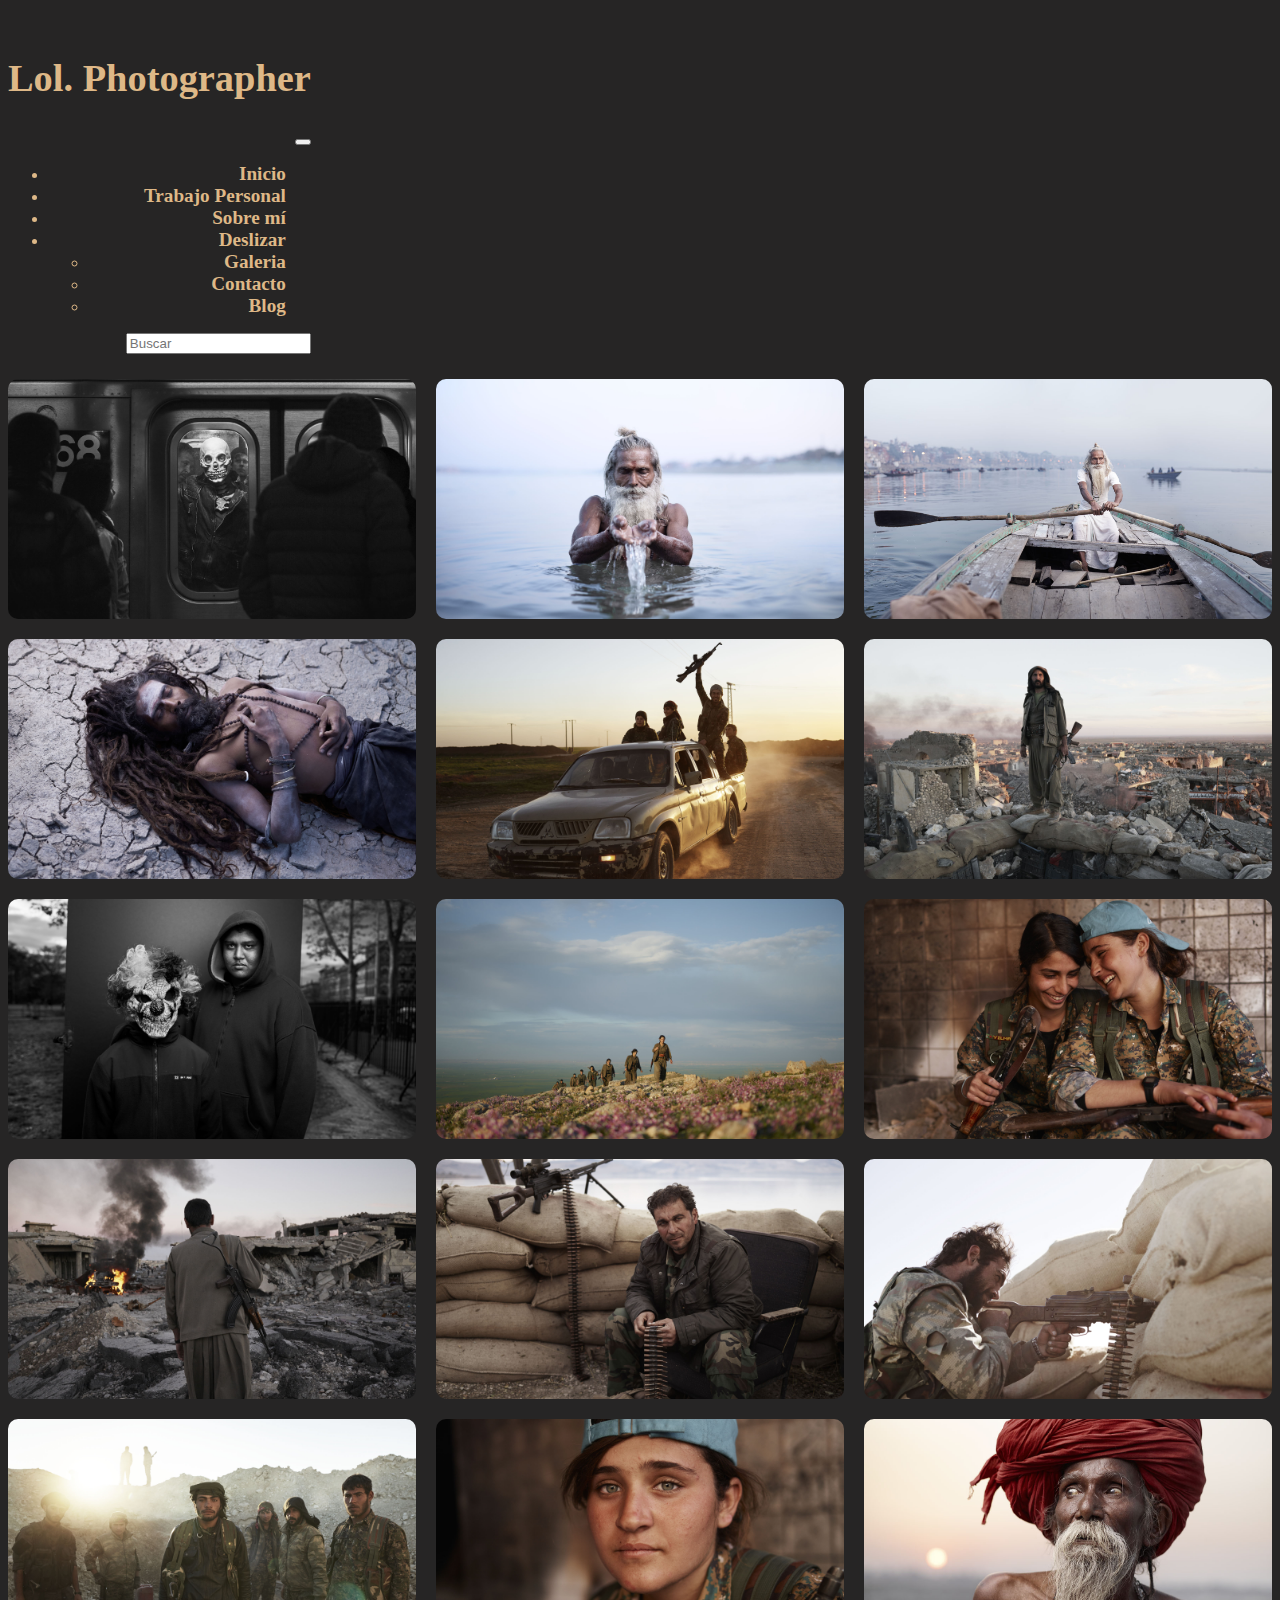
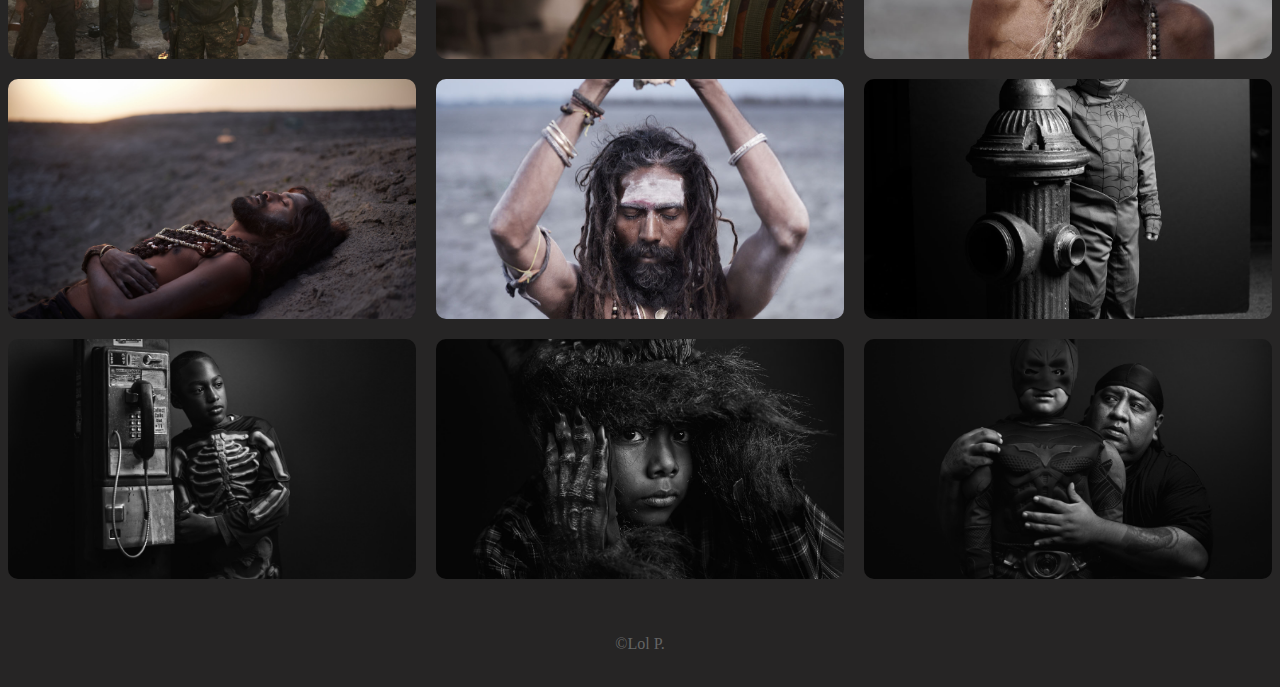
==== index.html @ 306609b8 "repositorio2" ====
<!DOCTYPE html>
<html lang="es">
<head>
    <meta charset="UTF-8">
    <meta http-equiv="X-UA-Compatible" content="IE=edge">
    <meta name="viewport" content="width=device-width, initial-scale=1.0">

	<!-- Agregando meta description y keyword-->
	
	<meta name="keywords" content="fotografia lol.P, trabajo fotografico personal">
	<meta name="description" content="fotografia lol.P profesional, trabajos personales">


    <title>Lol.P proyecto</title>

	<!-- bootstrap-->
	
  <link href="https://cdn.jsdelivr.net/npm/bootstrap@5.2.0-beta1/dist/css/bootstrap.min.css" rel="stylesheet" integrity="sha384-0evHe/X+R7YkIZDRvuzKMRqM+OrBnVFBL6DOitfPri4tjfHxaWutUpFmBp4vmVor" crossorigin="anonymous">

	<!--CSS-->
    <link rel="stylesheet" href="css/estilo.css">
	
	<!--Elimine ANIMATION-->
	

</head>
<body>

    <header>
		<nav class="navbar navbar-expand-xxl navbar-dark bg-dark" aria-label="Seventh navbar example">
			<div class="container-fluid">
			  <a class="navbar-brand" href=""><h1>Lol. Photographer</h1></a>
			  <button class="navbar-toggler" type="button" data-bs-toggle="collapse" data-bs-target="#navbarsExampleXxl" aria-controls="navbarsExampleXxl" aria-expanded="false" aria-label="Toggle navigation">
				<span class="navbar-toggler-icon"></span>
			  </button>
		
			  <div class="collapse navbar-collapse" id="navbarsExampleXxl">
				<ul class="navbar-nav me-auto mb-2 mb-xl-0">
				  <li class="nav-item">
					<a class="nav-link active" aria-current="page" href="index.html">Inicio</a>
				  </li>
				  <li class="nav-item">
					<a class="nav-link" href="pages/trabajopersonal.html">Trabajo Personal</a>
				  </li>
				  <li class="nav-item">
					<a class="nav-link" href="pages/sobremi.html">Sobre mí</a>

				  </li>
				  <li class="nav-item dropdown">
					<a class="nav-link dropdown-toggle" href="#" id="dropdownXxl" data-bs-toggle="dropdown" aria-expanded="false">Deslizar</a>
					<ul class="dropdown-menu" aria-labelledby="dropdownXxl">
					  <li><a class="dropdown-item" href="./pages/galeria.html">Galeria</a></li>
					  <li><a class="dropdown-item" href="./pages/contacto.html">Contacto</a></li>
					  <li><a class="dropdown-item" href="./pages/blog.html">Blog</a></li>
					</ul>
				  </li>
				</ul>
				<form role="search">
				  <input class="form-control" type="search" placeholder="Buscar" aria-label="Search">
				</form>
			  </div>
			</div>
		  </nav>
    </header>



    <section>
        <div class="contenedorImagenes">
        
            <div class="card" style="background-image: url(./imagen/Halloween-en-Brooklyn.jpg)">
				<div class="textos">
					<h3></h3>
					<p></p>
				</div>
			</div>
			<div class="card" style="background-image: url(./imagen/ritual-en-el-rio-ganges.jpg)">
				<div class="textos">
					<h3></h3>
					<p></p>
				</div>
			</div>
			<div class="card" style="background-image: url(./imagen/sacerdote-en-bote-rio-ganges-india.jpg)">
				<div class="textos">
					<h3></h3>
					<p></p>
				</div>
			</div>

			<div class="card" style="background-image: url(./imagen/varanasi-india-ritual.jpg)">
				<div class="textos">
					<h3></h3>
					<p></p>
				</div>
			</div>
			<div class="card" style="background-image: url(./imagen/camion-patrullero.jpg)">
				<div class="textos">
					<h3></h3>
					<p></p>
				</div>
			</div>
			<div class="card" style="background-image: url(./imagen/We-Came-From-Fire-Iraq-Syria-Kurdistan-Joey-L-002.jpg)">
				<div class="textos">
					<h3></h3>
					<p></p>
				</div>
			</div>

            <div class="card" style="background-image: url(./imagen/Joey_L_Photographer_Personal_Work_015.jpg)">
				<div class="textos">
					<h3></h3>
					<p></p>
				</div>
			</div>
			<div class="card" style="background-image: url(./imagen/PKK-Kurdistan-Workers-Party-Patrol-Makhmour-Iraq-Guerrilla_Fighters_of_Kurdistan_Joey_L_Photographer_014.jpg)">
				<div class="textos">
					<h3></h3>
					<p></p>
				</div>
			</div>
            
            <div class="card" style="background-image: url(./imagen/We-Came-From-Fire-Iraq-Syria-Kurdistan-Joey-L-005.jpg)">
				<div class="textos">
					<h3></h3>
					<p></p>
				</div>
			</div>
            
            <div class="card" style="background-image: url(./imagen/We-Came-From-Fire-Iraq-Syria-Kurdistan-Joey-L-003.jpg)">
				<div class="textos">
					<h3></h3>
					<p></p>
				</div>
			</div>

            <div class="card" style="background-image: url(./imagen/Syrian_Democratic_Forces_SDF_Syria_Rojava_Photographer_Joey_L_005.jpg)">
				<div class="textos">
					<h3></h3>
					<p></p>
				</div>
			</div>

            <div class="card" style="background-image: url(./imagen/Syrian_Democratic_Forces_SDF_Syria_Rojava_Photographer_Joey_L_003.jpg)">
				<div class="textos">
					<h3></h3>
					<p></p>
				</div>
			</div>

            <div class="card" style="background-image: url(./imagen/Syrian_Democratic_Forces_SDF_Syria_Rojava_Photographer_Joey_L_002.jpg)">
				<div class="textos">
					<h3></h3>
					<p></p>
				</div>
			</div>

            <div class="card" style="background-image: url(./imagen/una\ kurda\ yazidí.jpg)">
				<div class="textos">
					<h3></h3>
					<p></p>
				</div>
			</div><div class="card" style="background-image: url(./imagen/Lal\ Baba.jpg)">
				<div class="textos">
					<h3></h3>
					<p></p>
				</div>
			</div><div class="card" style="background-image: url(./imagen/Magesh\ Nalla.jpg)">
				<div class="textos">
					<h3></h3>
					<p></p>
				</div>
			</div>
            <div class="card" style="background-image: url(./imagen/Aghora\ Puja.jpg)">
				<div class="textos">
					<h3></h3>
					<p></p>
				</div>
			</div>

            <div class="card" style="background-image: url(./imagen/Joey_L_Photographer_Personal_Work_017.jpg)">
				<div class="textos">
					<h3></h3>
					<p></p>
				</div>
			</div>
            <div class="card" style="background-image: url(./imagen/Joey_L_Photographer_Personal_Work_011.jpg)">
				<div class="textos">
					<h3></h3>
					<p></p>
				</div>
			</div>
            
            <div class="card" style="background-image: url(./imagen/Joey_L_Photographer_Personal_Work_012.jpg)">
				<div class="textos">
					<h3></h3>
					<p></p>
				</div>
			</div>

            <div class="card" style="background-image: url(./imagen/Joey_L_Photographer_Personal_Work_010.jpg)">
				<div class="textos">
					<h3></h3>
					<p></p>
				</div>
			</div>
     </div>

	</section>

    <footer>
        <div class="container">
            <p>&copy;Lol P.</p>
        </div>
	</footer>

	<!-- JavaScript Bundle with Popper -->
	 <script src="https://cdn.jsdelivr.net/npm/bootstrap@5.2.0-beta1/dist/js/bootstrap.bundle.min.js" integrity="sha384-pprn3073KE6tl6bjs2QrFaJGz5/SUsLqktiwsUTF55Jfv3qYSDhgCecCxMW52nD2" crossorigin="anonymous"></script> 
	
</body>
</html>
---- css/estilo.css ----
* ¨{
    margin: 0;
    padding: 0;
    box-sizing: border-box;
}
/*AJUSTES GENERALES DEL BODY*/
body {
	background:#262525;
	color:burlywood;
    
}


header .logo {
    margin: 0%;
    padding: 25px 30px;
    font-weight: bold;
    color:burlywood;
    font-size: 2.5em;
    font-family:Arial, Helvetica, sans-serif;
}

/* AJUSTES DEL NAV CON FLEXBOX*/
 header nav {
    display: flex;
    flex-direction:row;
    text-align:right;
    padding-bottom: 25px;
}
header a {
	padding: 10px 25px;
    text-decoration:none;
    font-weight: bold;
    color:burlywood;
    font-size: 1.2em;
}

header a:hover {
    color:rgb(6, 5, 5);
    font-size: 1.5em
}
.contenedor {
	width: 200%;
	max-width: 1200px;
	margin: auto;
	padding: 40px 0;

}

.titulo {
	font-size: 24px;
	padding: 20px 0;
}

  /* GRID  EN LAS CARTAS*/

.contenedorImagenes {
    display: grid;
    grid-template-columns: repeat(3, 1fr);
    gap: 20px;
    
    
	
}

.card {
	border-radius: 10px;
	min-height: 200px;
	font-weight: bold;
	padding: 20px;
	position: relative;
	overflow: hidden;
	background-size: cover;
	background-position: center center;
}

.card:hover {
    transform: scale(1.1);
    transition: 1s;
    opacity:0;

}


.card .textos {
	height: 100%;
	/* APLICANDO FLEXBOX EN LOS TEXTOS*/ 
    display: flex;
    flex-direction: column;
    justify-content: space-between;
	
}
 /* Ajuste de footer*/

.container{
    margin: 0;
    color:rgb(100, 100, 100) ;
    padding: 10px;
     height: 80px;
    display: flex;
    justify-content: center;
    align-items: flex-end;

}


@media only screen and (max-width:600px) {
    header{
        flex-direction: row;
        position: fixed;
        width: 100%;
    }
    header nav {
        flex-direction: row;
        
    }
}
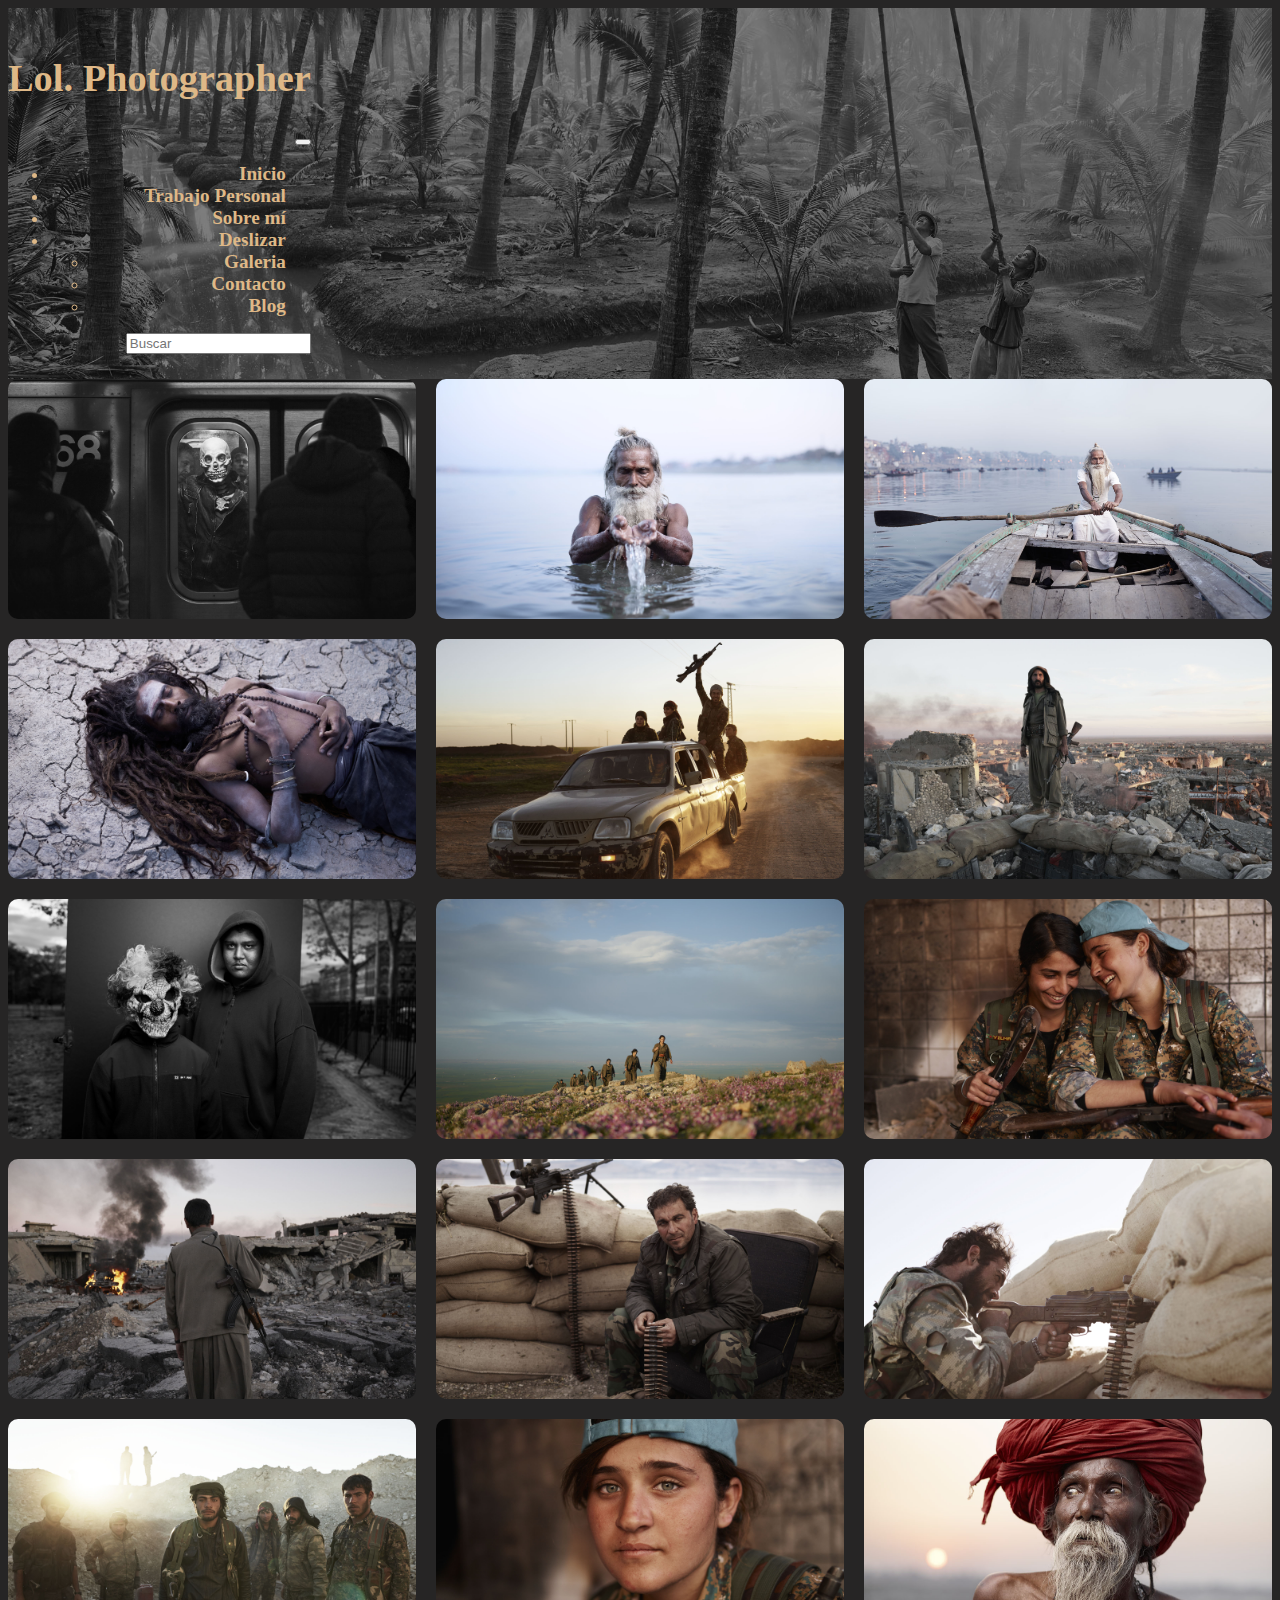
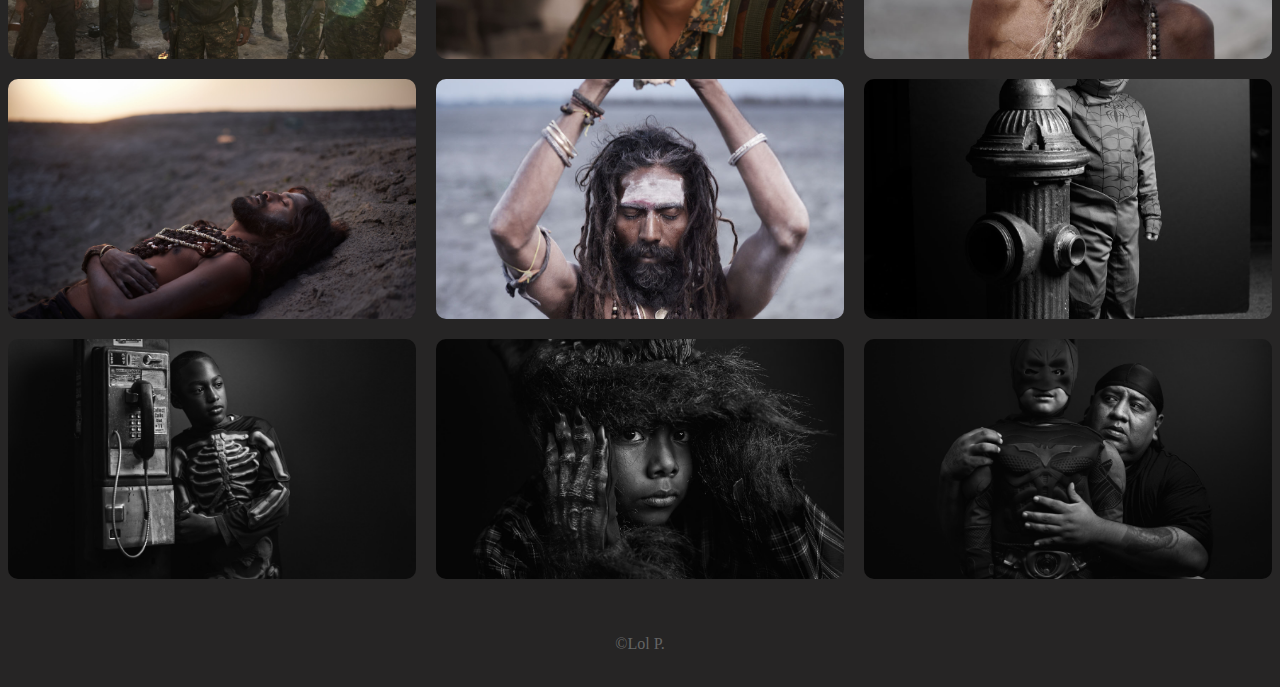
==== commit 06ff0de9: "modificacionesproyecto" ====
--- a/index.html
+++ b/index.html
@@ -69,17 +69,12 @@
         <div class="contenedorImagenes">
         
             <div class="card" style="background-image: url(./imagen/Halloween-en-Brooklyn.jpg)">
-				<div class="textos">
-					<h3></h3>
-					<p></p>
-				</div>
-			</div>
+		 </div>
+			
 			<div class="card" style="background-image: url(./imagen/ritual-en-el-rio-ganges.jpg)">
-				<div class="textos">
-					<h3></h3>
-					<p></p>
-				</div>
-			</div>
+			
+		    </div>
+
 			<div class="card" style="background-image: url(./imagen/sacerdote-en-bote-rio-ganges-india.jpg)">
 				<div class="textos">
 					<h3></h3>
--- a/css/estilo.css
+++ b/css/estilo.css
@@ -8,6 +8,22 @@
 	background:#262525;
 	color:burlywood;
     
+}
+
+header{
+    position:relative;
+    background-image: linear-gradient(
+        0deg,
+        rgba(0,0,0,0.5 ),
+        rgba(0,0,0,0.5)
+    )
+    ,url("../imagen/Harmless-Harvest-Thailand-Joey-L-Photographer-03.jpg");
+    background-repeat: no-repeat;
+    background-size: cover;
+    background-position: center center;z-index: 1;
+    position: relative
+
+
 }
 
 
@@ -43,7 +59,15 @@
 	width: 200%;
 	max-width: 1200px;
 	margin: auto;
-	padding: 40px 0;
+	padding: 40px 0; 
+    
+    /* APLICANDO GRID AL CONTENDEDOR*/
+    display: grid;
+    grid-template-columns: 4fr;
+    gap: 20px;
+
+
+
 
 }
 
@@ -79,6 +103,7 @@
     transition: 1s;
     opacity:0;
 
+
 }
 
 
@@ -112,6 +137,7 @@
     }
     header nav {
         flex-direction: row;
-        
+        padding-bottom: 0;
+        padding-right: 20px;
     }
 }
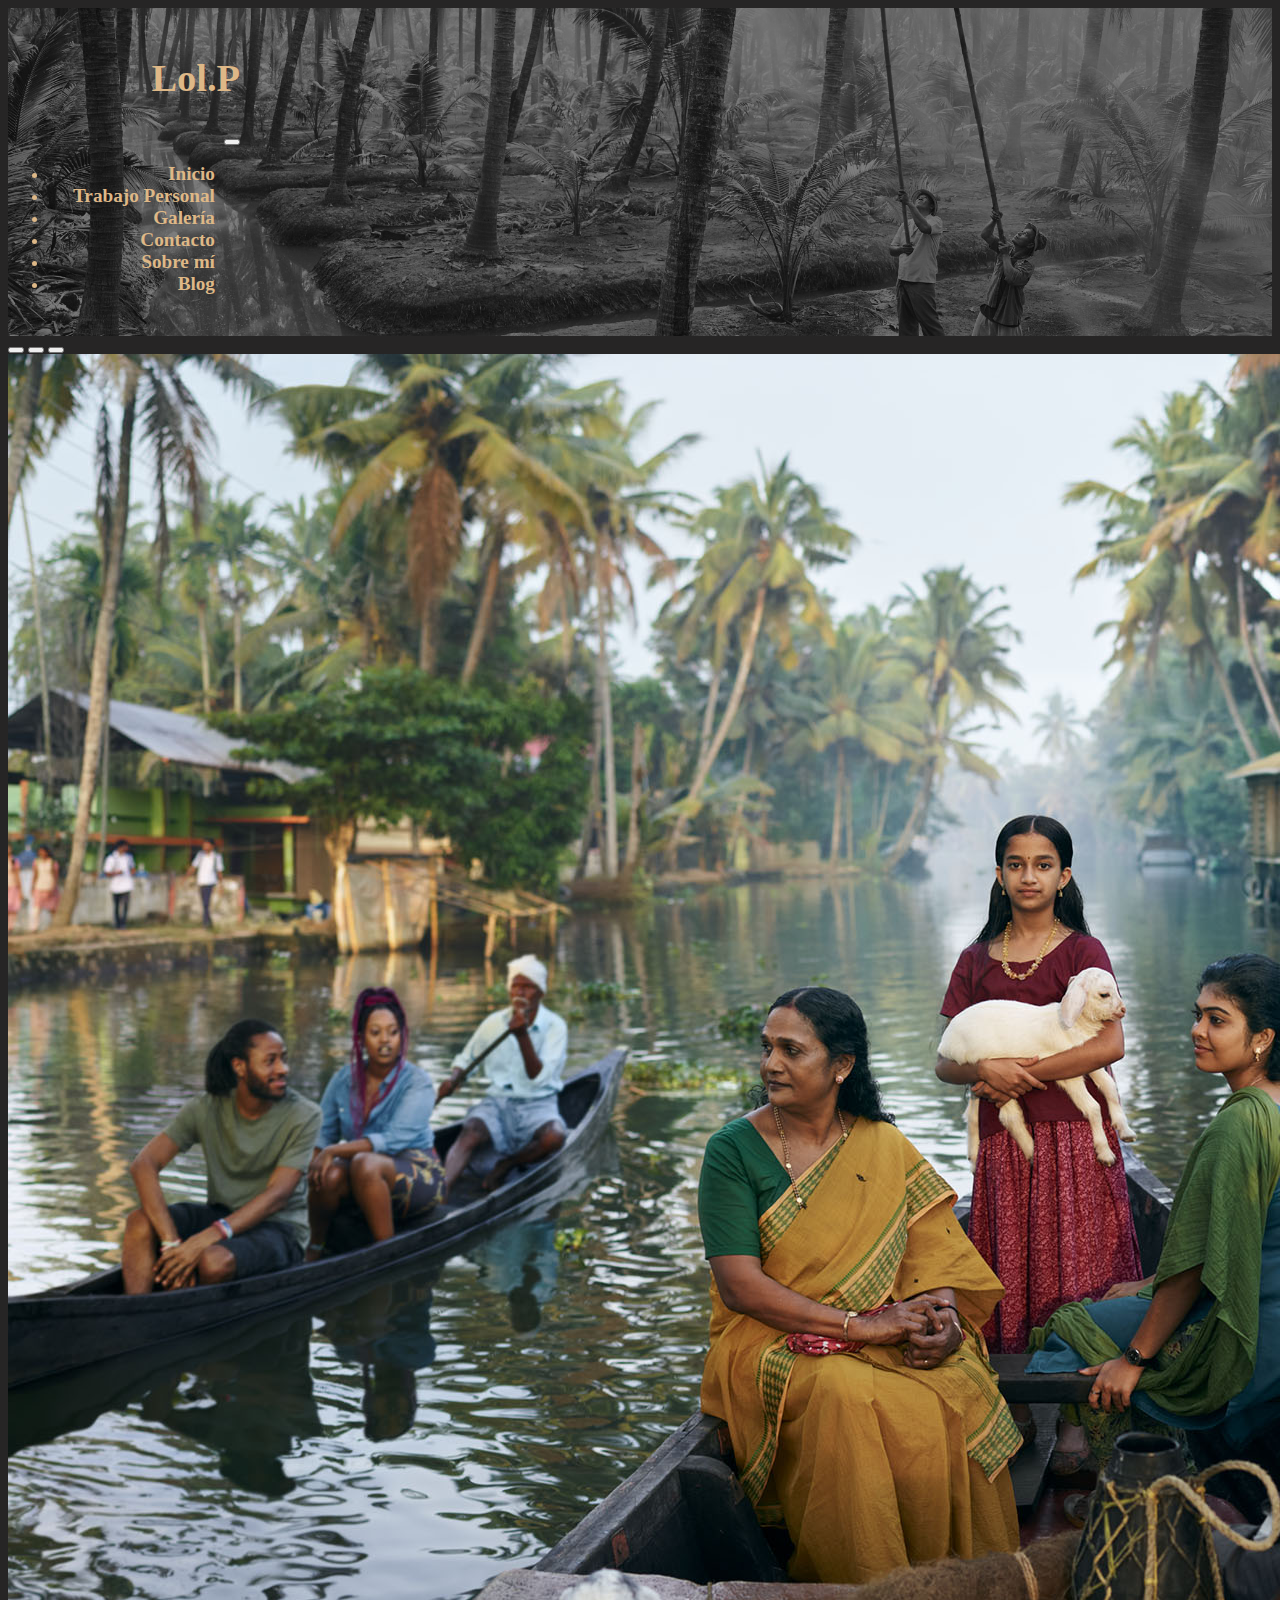
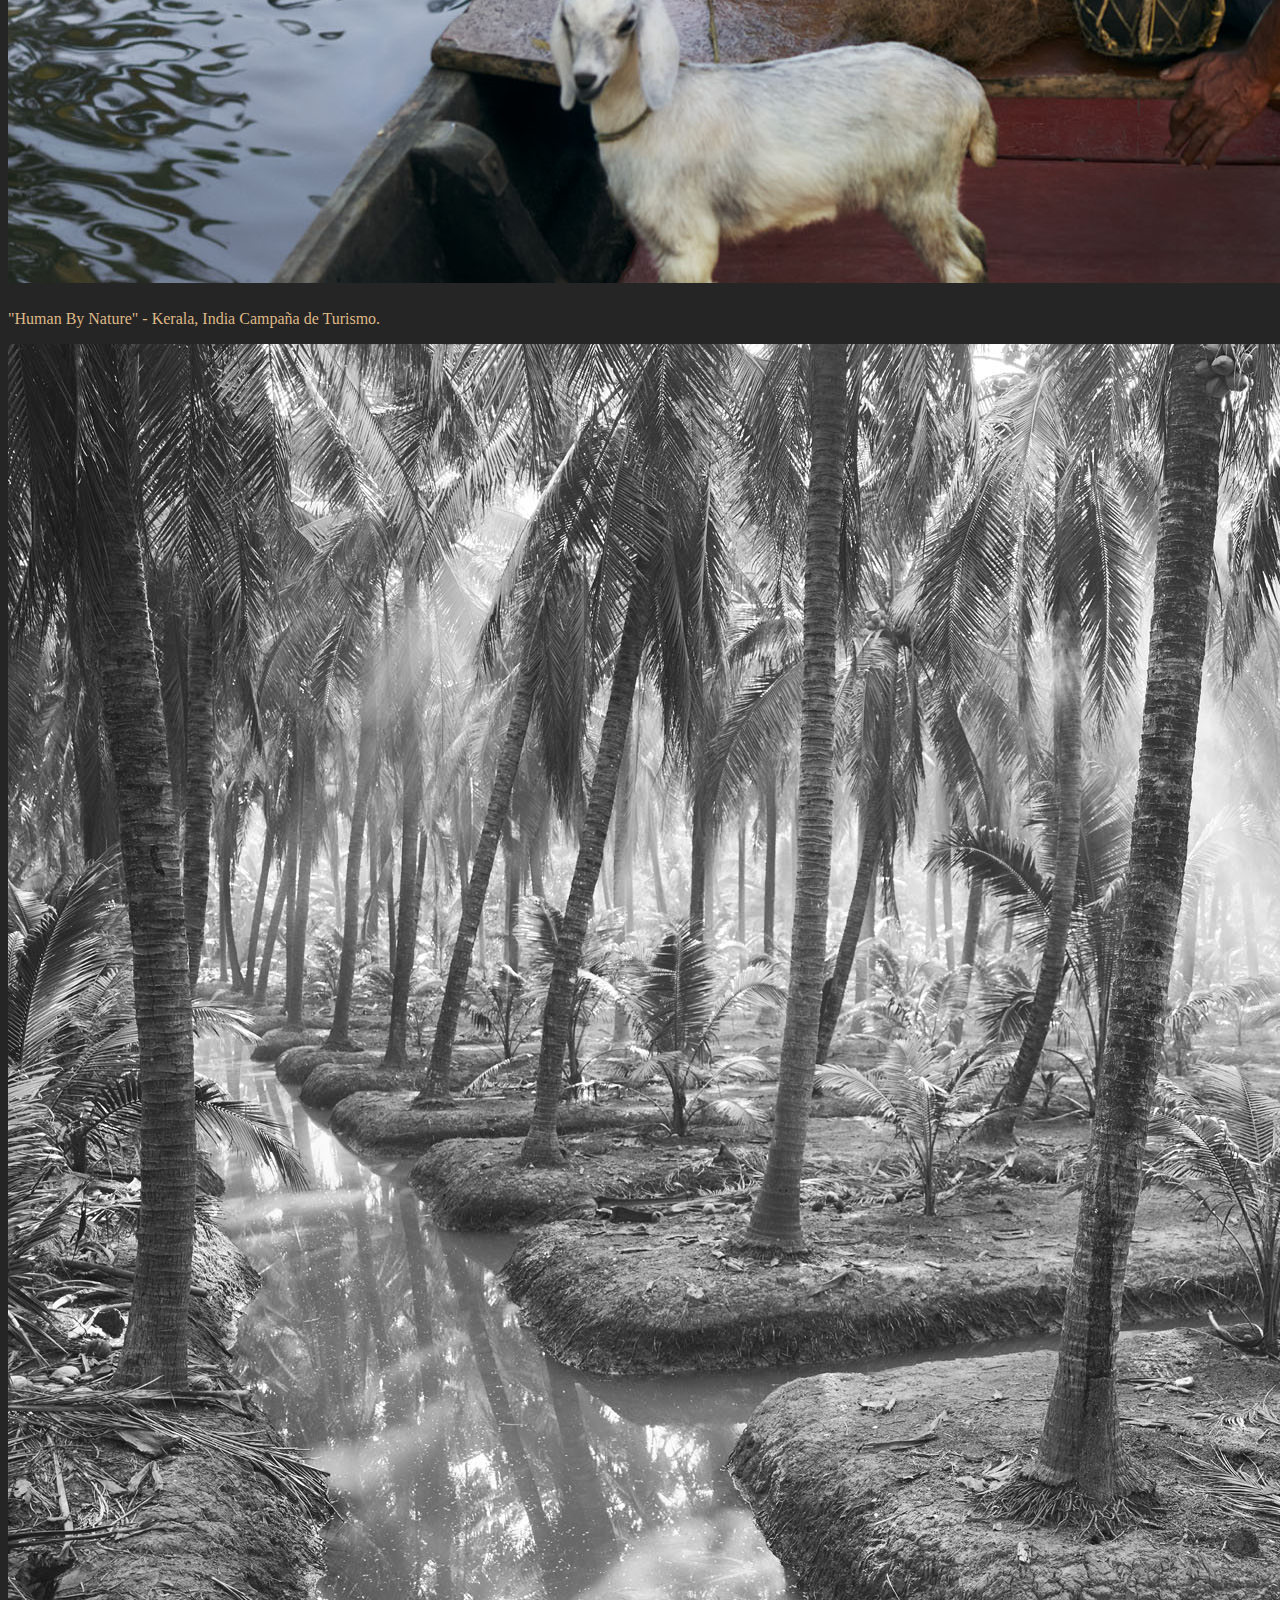
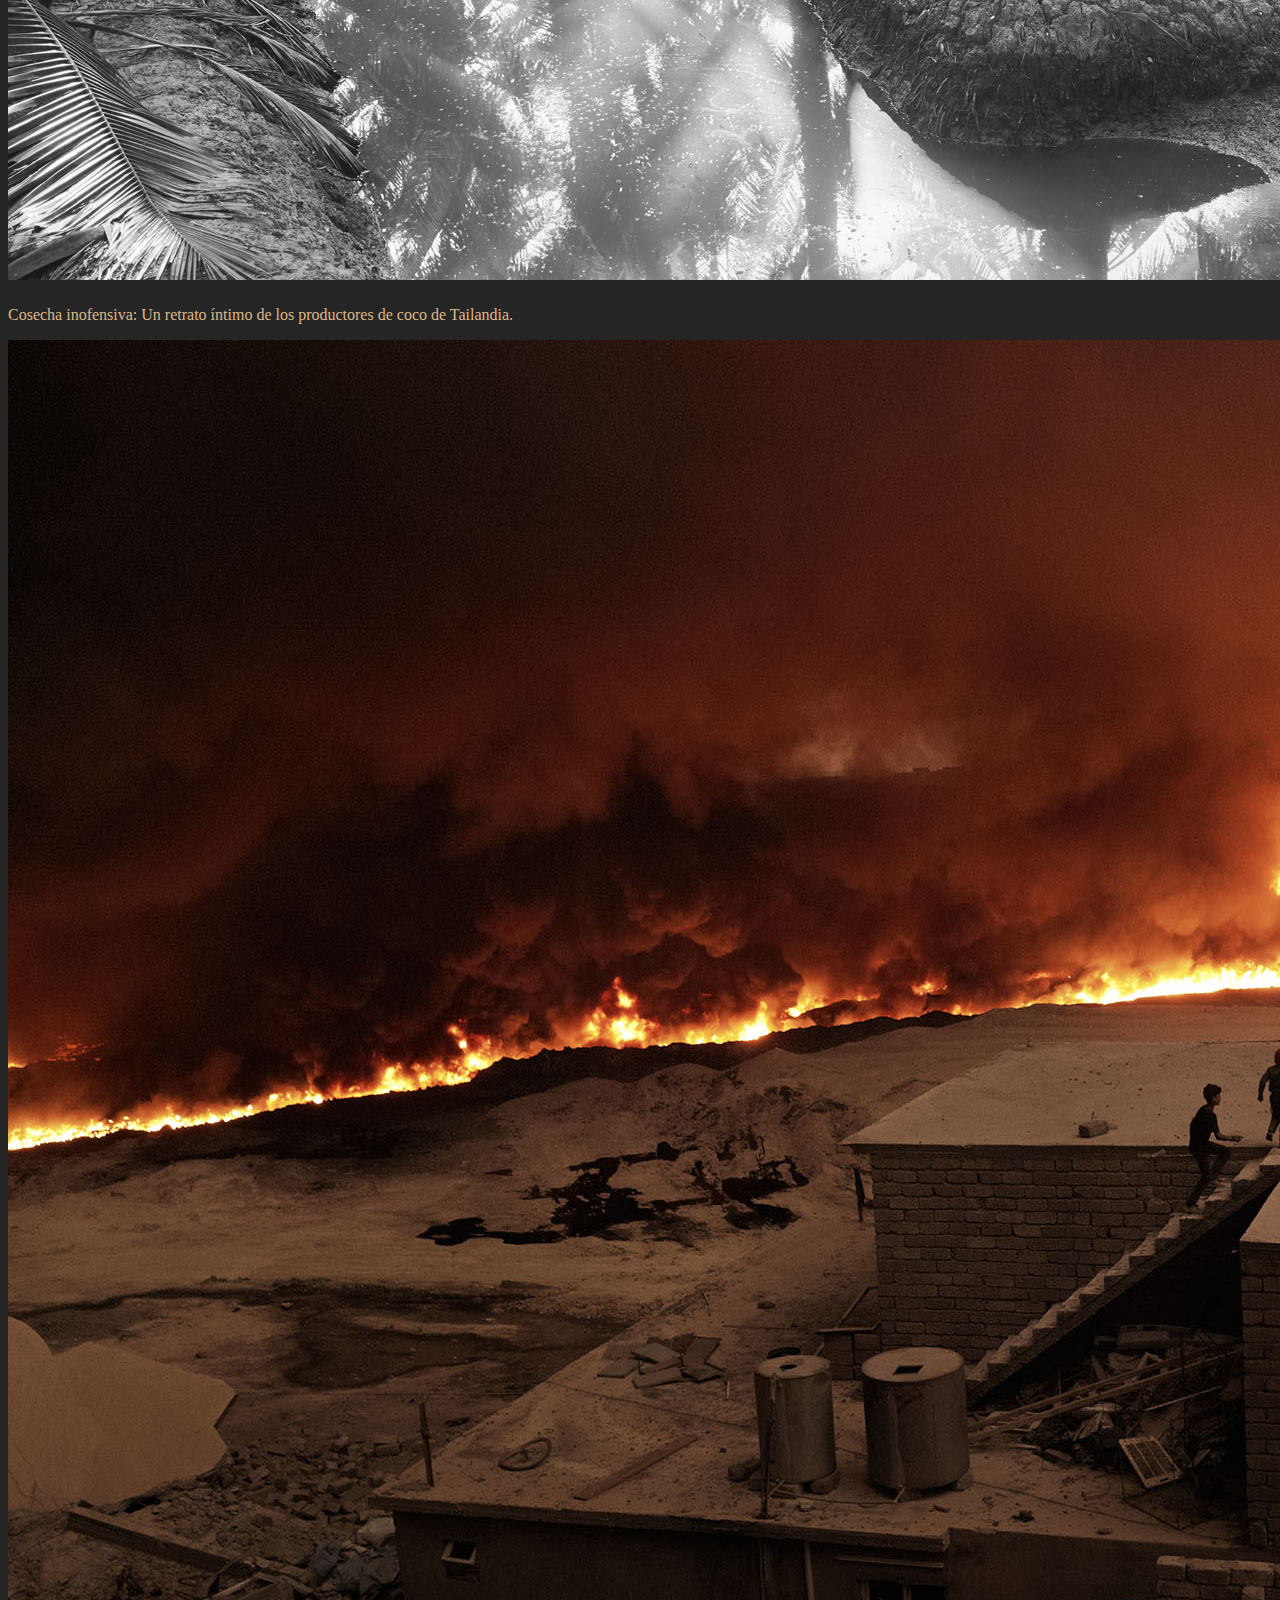
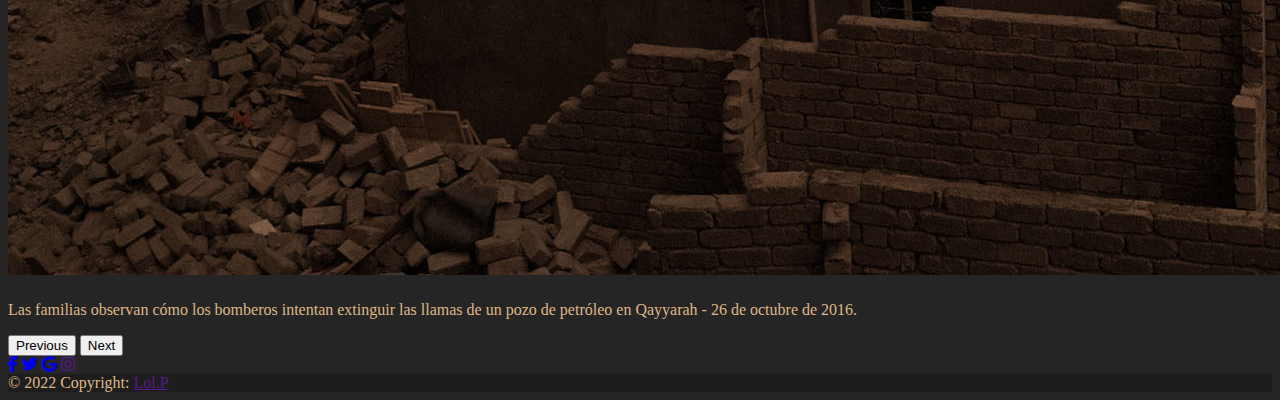
==== commit ab603ff0: "modificaciones2" ====
--- a/index.html
+++ b/index.html
@@ -1,215 +1,172 @@
 <!DOCTYPE html>
 <html lang="es">
+
 <head>
-    <meta charset="UTF-8">
-    <meta http-equiv="X-UA-Compatible" content="IE=edge">
-    <meta name="viewport" content="width=device-width, initial-scale=1.0">
+	<meta charset="UTF-8">
+	<meta http-equiv="X-UA-Compatible" content="IE=edge">
+	<meta name="viewport" content="width=device-width, initial-scale=1.0">
 
 	<!-- Agregando meta description y keyword-->
-	
+
 	<meta name="keywords" content="fotografia lol.P, trabajo fotografico personal">
 	<meta name="description" content="fotografia lol.P profesional, trabajos personales">
 
 
-    <title>Lol.P proyecto</title>
+	<title>Lol.P proyecto</title>
 
 	<!-- bootstrap-->
-	
-  <link href="https://cdn.jsdelivr.net/npm/bootstrap@5.2.0-beta1/dist/css/bootstrap.min.css" rel="stylesheet" integrity="sha384-0evHe/X+R7YkIZDRvuzKMRqM+OrBnVFBL6DOitfPri4tjfHxaWutUpFmBp4vmVor" crossorigin="anonymous">
+
+	<link href="https://cdn.jsdelivr.net/npm/bootstrap@5.2.0-beta1/dist/css/bootstrap.min.css" rel="stylesheet"
+		integrity="sha384-0evHe/X+R7YkIZDRvuzKMRqM+OrBnVFBL6DOitfPri4tjfHxaWutUpFmBp4vmVor" crossorigin="anonymous">
+
+	<!--font awesome-->
+
+	<link rel="stylesheet" href=" https://cdnjs.cloudflare.com/ajax/libs/font-awesome/6.1.1/css/all.min.css">
 
 	<!--CSS-->
-    <link rel="stylesheet" href="css/estilo.css">
-	
-	<!--Elimine ANIMATION-->
-	
-
-</head>
-<body>
-
-    <header>
-		<nav class="navbar navbar-expand-xxl navbar-dark bg-dark" aria-label="Seventh navbar example">
-			<div class="container-fluid">
-			  <a class="navbar-brand" href=""><h1>Lol. Photographer</h1></a>
-			  <button class="navbar-toggler" type="button" data-bs-toggle="collapse" data-bs-target="#navbarsExampleXxl" aria-controls="navbarsExampleXxl" aria-expanded="false" aria-label="Toggle navigation">
-				<span class="navbar-toggler-icon"></span>
-			  </button>
-		
-			  <div class="collapse navbar-collapse" id="navbarsExampleXxl">
-				<ul class="navbar-nav me-auto mb-2 mb-xl-0">
-				  <li class="nav-item">
-					<a class="nav-link active" aria-current="page" href="index.html">Inicio</a>
-				  </li>
-				  <li class="nav-item">
-					<a class="nav-link" href="pages/trabajopersonal.html">Trabajo Personal</a>
-				  </li>
-				  <li class="nav-item">
-					<a class="nav-link" href="pages/sobremi.html">Sobre mí</a>
-
-				  </li>
-				  <li class="nav-item dropdown">
-					<a class="nav-link dropdown-toggle" href="#" id="dropdownXxl" data-bs-toggle="dropdown" aria-expanded="false">Deslizar</a>
-					<ul class="dropdown-menu" aria-labelledby="dropdownXxl">
-					  <li><a class="dropdown-item" href="./pages/galeria.html">Galeria</a></li>
-					  <li><a class="dropdown-item" href="./pages/contacto.html">Contacto</a></li>
-					  <li><a class="dropdown-item" href="./pages/blog.html">Blog</a></li>
-					</ul>
-				  </li>
-				</ul>
-				<form role="search">
-				  <input class="form-control" type="search" placeholder="Buscar" aria-label="Search">
-				</form>
-			  </div>
-			</div>
-		  </nav>
-    </header>
+	<link rel="stylesheet" href="css/estilo.css">
 
 
 
-    <section>
-        <div class="contenedorImagenes">
-        
-            <div class="card" style="background-image: url(./imagen/Halloween-en-Brooklyn.jpg)">
-		 </div>
-			
-			<div class="card" style="background-image: url(./imagen/ritual-en-el-rio-ganges.jpg)">
-			
-		    </div>
+</head>
 
-			<div class="card" style="background-image: url(./imagen/sacerdote-en-bote-rio-ganges-india.jpg)">
-				<div class="textos">
-					<h3></h3>
-					<p></p>
+<body>
+
+	<header>
+		<nav class="navbar navbar-expand-xxl navbar-dark bg-dark" aria-label="Seventh navbar example">
+			<div class="container-fluid">
+				<a class="navbar-brand" href="">
+					<h1>Lol.P</h1>
+				</a>
+				<button class="navbar-toggler" type="button" data-bs-toggle="collapse"
+					data-bs-target="#navbarsExampleXxl" aria-controls="navbarsExampleXxl" aria-expanded="false"
+					aria-label="Toggle navigation">
+					<span class="navbar-toggler-icon"></span>
+				</button>
+
+				<div class="collapse navbar-collapse" id="navbarsExampleXxl">
+					<ul class="navbar-nav me-auto mb-2 mb-xl-0">
+						<li class="nav-item">
+							<a class="nav-link active" aria-current="page" href="index.html">Inicio</a>
+
+						</li>
+						<li class="nav-item">
+							<a class="nav-link" href="pages/trabajopersonal.html">Trabajo Personal</a>
+						</li>
+
+						<li class="nav-item">
+							<a class="nav-link" href="pages/galeria.html">Galería</a>
+						</li>
+
+						<li class="nav-item">
+							<a class="nav-link" href="pages/contacto.html">Contacto</a>
+						</li>
+
+						<li class="nav-item">
+							<a class="nav-link" href="pages/sobremi.html">Sobre mí</a>
+						</li>
+
+						<li class="nav-item">
+							<a class="nav-link" href="pages/blog.html">Blog</a>
+
+
+						</li>
+					</ul>
 				</div>
 			</div>
+		</nav>
+	</header>
 
-			<div class="card" style="background-image: url(./imagen/varanasi-india-ritual.jpg)">
-				<div class="textos">
-					<h3></h3>
-					<p></p>
+	<!-- Carousel-->
+
+	<div id="carouselExampleCaptions" class="carousel slide" data-bs-ride="carousel">
+		<div class="carousel-indicators">
+			<button type="button" data-bs-target="#carouselExampleCaptions" data-bs-slide-to="0" class="active"
+				aria-current="true" aria-label="Slide 1"></button>
+			<button type="button" data-bs-target="#carouselExampleCaptions" data-bs-slide-to="1"
+				aria-label="Slide 2"></button>
+			<button type="button" data-bs-target="#carouselExampleCaptions" data-bs-slide-to="2"
+				aria-label="Slide 3"></button>
+		</div>
+		<div class="carousel-inner mt-5">
+			<div class="carousel-item active">
+				<img src="./imagen/22.jpg" class="d-block w-100" alt="personas en botes en Kerala, India">
+				<div class="carousel-caption d-none d-md-block">
+					<h5></h5>
+					<p>"Human By Nature" - Kerala, India Campaña de Turismo. </p>
 				</div>
 			</div>
-			<div class="card" style="background-image: url(./imagen/camion-patrullero.jpg)">
-				<div class="textos">
-					<h3></h3>
-					<p></p>
+			<div class="carousel-item">
+				<img src="./imagen/26.jpg" class="d-block w-100" alt="cosecheros en Tailandia">
+				<div class="carousel-caption d-none d-md-block">
+					<h5></h5>
+					<p>Cosecha inofensiva: Un retrato íntimo de los productores de coco de Tailandia. </p>
 				</div>
 			</div>
-			<div class="card" style="background-image: url(./imagen/We-Came-From-Fire-Iraq-Syria-Kurdistan-Joey-L-002.jpg)">
-				<div class="textos">
-					<h3></h3>
-					<p></p>
+			<div class="carousel-item">
+				<img src="./imagen/28.jpg" class="d-block w-100" alt="bomberos apagando incedios">
+				<div class="carousel-caption d-none d-md-block">
+					<h5></h5>
+					<p>Las familias observan cómo los bomberos intentan extinguir las llamas de un pozo de petróleo en
+						Qayyarah - 26 de octubre de 2016. </p>
 				</div>
 			</div>
+		</div>
+		<button class="carousel-control-prev" type="button" data-bs-target="#carouselExampleCaptions"
+			data-bs-slide="prev">
+			<span class="carousel-control-prev-icon" aria-hidden="true"></span>
+			<span class="visually-hidden">Previous</span>
+		</button>
+		<button class="carousel-control-next" type="button" data-bs-target="#carouselExampleCaptions"
+			data-bs-slide="next">
+			<span class="carousel-control-next-icon" aria-hidden="true"></span>
+			<span class="visually-hidden">Next</span>
+		</button>
+	</div>
 
-            <div class="card" style="background-image: url(./imagen/Joey_L_Photographer_Personal_Work_015.jpg)">
-				<div class="textos">
-					<h3></h3>
-					<p></p>
-				</div>
-			</div>
-			<div class="card" style="background-image: url(./imagen/PKK-Kurdistan-Workers-Party-Patrol-Makhmour-Iraq-Guerrilla_Fighters_of_Kurdistan_Joey_L_Photographer_014.jpg)">
-				<div class="textos">
-					<h3></h3>
-					<p></p>
-				</div>
-			</div>
-            
-            <div class="card" style="background-image: url(./imagen/We-Came-From-Fire-Iraq-Syria-Kurdistan-Joey-L-005.jpg)">
-				<div class="textos">
-					<h3></h3>
-					<p></p>
-				</div>
-			</div>
-            
-            <div class="card" style="background-image: url(./imagen/We-Came-From-Fire-Iraq-Syria-Kurdistan-Joey-L-003.jpg)">
-				<div class="textos">
-					<h3></h3>
-					<p></p>
-				</div>
-			</div>
 
-            <div class="card" style="background-image: url(./imagen/Syrian_Democratic_Forces_SDF_Syria_Rojava_Photographer_Joey_L_005.jpg)">
-				<div class="textos">
-					<h3></h3>
-					<p></p>
-				</div>
-			</div>
+	<!-- Footer-->
 
-            <div class="card" style="background-image: url(./imagen/Syrian_Democratic_Forces_SDF_Syria_Rojava_Photographer_Joey_L_003.jpg)">
-				<div class="textos">
-					<h3></h3>
-					<p></p>
-				</div>
-			</div>
+	<footer class="bg-dark text-center text-white">
+		<!-- Grid container -->
+		<div class="container p-4 pb-0">
+			<!-- Section: Social media -->
+			<section class="mb-4">
+				<!-- Facebook -->
+				<a class="btn btn-outline-light btn-floating m-1" href="#!" role="button"><i
+						class="fab fa-facebook-f"></i></a>
 
-            <div class="card" style="background-image: url(./imagen/Syrian_Democratic_Forces_SDF_Syria_Rojava_Photographer_Joey_L_002.jpg)">
-				<div class="textos">
-					<h3></h3>
-					<p></p>
-				</div>
-			</div>
+				<!-- Twitter -->
+				<a class="btn btn-outline-light btn-floating m-1" href="#!" role="button"><i
+						class="fab fa-twitter"></i></a>
 
-            <div class="card" style="background-image: url(./imagen/una\ kurda\ yazidí.jpg)">
-				<div class="textos">
-					<h3></h3>
-					<p></p>
-				</div>
-			</div><div class="card" style="background-image: url(./imagen/Lal\ Baba.jpg)">
-				<div class="textos">
-					<h3></h3>
-					<p></p>
-				</div>
-			</div><div class="card" style="background-image: url(./imagen/Magesh\ Nalla.jpg)">
-				<div class="textos">
-					<h3></h3>
-					<p></p>
-				</div>
-			</div>
-            <div class="card" style="background-image: url(./imagen/Aghora\ Puja.jpg)">
-				<div class="textos">
-					<h3></h3>
-					<p></p>
-				</div>
-			</div>
+				<!-- Google -->
+				<a class="btn btn-outline-light btn-floating m-1" href="#!" role="button"><i
+						class="fab fa-google"></i></a>
 
-            <div class="card" style="background-image: url(./imagen/Joey_L_Photographer_Personal_Work_017.jpg)">
-				<div class="textos">
-					<h3></h3>
-					<p></p>
-				</div>
-			</div>
-            <div class="card" style="background-image: url(./imagen/Joey_L_Photographer_Personal_Work_011.jpg)">
-				<div class="textos">
-					<h3></h3>
-					<p></p>
-				</div>
-			</div>
-            
-            <div class="card" style="background-image: url(./imagen/Joey_L_Photographer_Personal_Work_012.jpg)">
-				<div class="textos">
-					<h3></h3>
-					<p></p>
-				</div>
-			</div>
+				<!-- Instagram -->
+				<a class="btn btn-outline-light btn-floating m-1" href="" role="button"><i
+						class="fab fa-instagram"></i></a>
 
-            <div class="card" style="background-image: url(./imagen/Joey_L_Photographer_Personal_Work_010.jpg)">
-				<div class="textos">
-					<h3></h3>
-					<p></p>
-				</div>
-			</div>
-     </div>
+			</section>
+			<!-- Section: Social media -->
+		</div>
+		<!-- Grid container -->
 
-	</section>
+		<!-- Copyright -->
+		<div class="text-center p-2" style="background-color: rgba(0, 0, 0, 0.2);">
+			© 2022 Copyright:
+			<a class="text-white" href="">Lol.P</a>
+		</div>
 
-    <footer>
-        <div class="container">
-            <p>&copy;Lol P.</p>
-        </div>
 	</footer>
 
+
 	<!-- JavaScript Bundle with Popper -->
-	 <script src="https://cdn.jsdelivr.net/npm/bootstrap@5.2.0-beta1/dist/js/bootstrap.bundle.min.js" integrity="sha384-pprn3073KE6tl6bjs2QrFaJGz5/SUsLqktiwsUTF55Jfv3qYSDhgCecCxMW52nD2" crossorigin="anonymous"></script> 
-	
+	<script src="https://cdn.jsdelivr.net/npm/bootstrap@5.2.0-beta1/dist/js/bootstrap.bundle.min.js"
+		integrity="sha384-pprn3073KE6tl6bjs2QrFaJGz5/SUsLqktiwsUTF55Jfv3qYSDhgCecCxMW52nD2" crossorigin="anonymous">
+	</script>
+
 </body>
+
 </html>--- a/css/estilo.css
+++ b/css/estilo.css
@@ -1,29 +1,26 @@
-* ¨{
+* ¨ {
     margin: 0;
     padding: 0;
     box-sizing: border-box;
 }
+
 /*AJUSTES GENERALES DEL BODY*/
 body {
-	background:#262525;
-	color:burlywood;
-    
-}
-
-header{
-    position:relative;
-    background-image: linear-gradient(
-        0deg,
-        rgba(0,0,0,0.5 ),
-        rgba(0,0,0,0.5)
-    )
-    ,url("../imagen/Harmless-Harvest-Thailand-Joey-L-Photographer-03.jpg");
+    background: #262525;
+    color: burlywood;
+
+}
+
+header {
+    position: relative;
+    background-image: linear-gradient(0deg,
+            rgba(0, 0, 0, 0.5),
+            rgba(0, 0, 0, 0.5)), url("../imagen/Harmless-Harvest-Thailand-Joey-L-Photographer-03.jpg");
     background-repeat: no-repeat;
     background-size: cover;
-    background-position: center center;z-index: 1;
+    background-position: center center;
+    z-index: 1;
     position: relative
-
-
 }
 
 
@@ -31,36 +28,38 @@
     margin: 0%;
     padding: 25px 30px;
     font-weight: bold;
-    color:burlywood;
+    color: burlywood;
     font-size: 2.5em;
-    font-family:Arial, Helvetica, sans-serif;
+    font-family: Arial, Helvetica, sans-serif;
 }
 
 /* AJUSTES DEL NAV CON FLEXBOX*/
- header nav {
+header nav {
     display: flex;
-    flex-direction:row;
-    text-align:right;
+    flex-direction: row;
+    text-align: right;
     padding-bottom: 25px;
 }
+
 header a {
-	padding: 10px 25px;
-    text-decoration:none;
-    font-weight: bold;
-    color:burlywood;
+    padding: 10px 25px;
+    text-decoration: none;
+    font-weight: bold;
+    color: burlywood;
     font-size: 1.2em;
 }
 
 header a:hover {
-    color:rgb(6, 5, 5);
+    color: rgb(6, 5, 5);
     font-size: 1.5em
 }
+
 .contenedor {
-	width: 200%;
-	max-width: 1200px;
-	margin: auto;
-	padding: 40px 0; 
-    
+    width: 200%;
+    max-width: 1200px;
+    margin: auto;
+    padding: 40px 0;
+
     /* APLICANDO GRID AL CONTENDEDOR*/
     display: grid;
     grid-template-columns: 4fr;
@@ -72,72 +71,132 @@
 }
 
 .titulo {
-	font-size: 24px;
-	padding: 20px 0;
-}
-
-  /* GRID  EN LAS CARTAS*/
+    font-size: 24px;
+    padding: 20px 0;
+}
+
+/* GRID  EN LAS CARTAS*/
 
 .contenedorImagenes {
     display: grid;
     grid-template-columns: repeat(3, 1fr);
     gap: 20px;
     
-    
-	
+
+
+
 }
 
 .card {
-	border-radius: 10px;
-	min-height: 200px;
-	font-weight: bold;
-	padding: 20px;
-	position: relative;
-	overflow: hidden;
-	background-size: cover;
-	background-position: center center;
+    border-radius: 10px;
+    min-height: 200px;
+    font-weight: bold;
+    padding: 20px;
+    position: relative;
+    overflow: hidden;
+    background-size: cover;
+    background-position: center center;
 }
 
 .card:hover {
     transform: scale(1.1);
     transition: 1s;
-    opacity:0;
-
-
-}
+    opacity: 0;
+}
+
+
 
 
 .card .textos {
-	height: 100%;
-	/* APLICANDO FLEXBOX EN LOS TEXTOS*/ 
+    height: 100%;
+    /* APLICANDO FLEXBOX EN LOS TEXTOS*/
     display: flex;
     flex-direction: column;
     justify-content: space-between;
-	
-}
- /* Ajuste de footer*/
-
-.container{
-    margin: 0;
-    color:rgb(100, 100, 100) ;
-    padding: 10px;
-     height: 80px;
-    display: flex;
-    justify-content: center;
-    align-items: flex-end;
 
 }
 
 
 @media only screen and (max-width:600px) {
-    header{
+    header {
         flex-direction: row;
         position: fixed;
         width: 100%;
     }
+
     header nav {
         flex-direction: row;
         padding-bottom: 0;
         padding-right: 20px;
     }
 }
+
+/* Carousel*/
+
+.carousel-inner {
+    max-height:25;
+    object-fit: scale-down;
+
+}
+
+/* Importación de fuentes de google fonts formulario de contacto*/
+@import url(https://fonts.googleapis.com/css?family=Noto+Sans);
+
+
+label {
+    display: block;
+    margin-top: 20px;
+    letter-spacing: 1px;
+
+}
+
+.principal {
+    display: block;
+    margin: 0 auto;
+    width: 510px;
+    color: #666666;
+    font-family: Arial;
+}
+
+form {
+    margin: 0 auto;
+    width: 400px;
+}
+
+input,
+textarea {
+    width: 380px;
+    height: 27px;
+    background: #666666;
+    border: 2px solid #f6f6f6;
+    padding: 10px;
+    margin-top: 5px;
+    font-size: 10px;
+    color: #ffffff;
+}
+
+textarea {
+    height: 150px;
+}
+
+#submit {
+    width: 85px;
+    height: 35px;
+    border: none;
+    margin-top: 20px;
+    cursor: pointer;
+}
+
+/* estilo a galeria.html*/
+
+.card-img-top {
+    border-radius: 10px;
+    min-height: 200px;
+    font-weight: bold;
+    padding: 20px;
+    position: relative;
+    overflow: hidden;
+    background-size: cover;
+    background-position: center center;
+
+}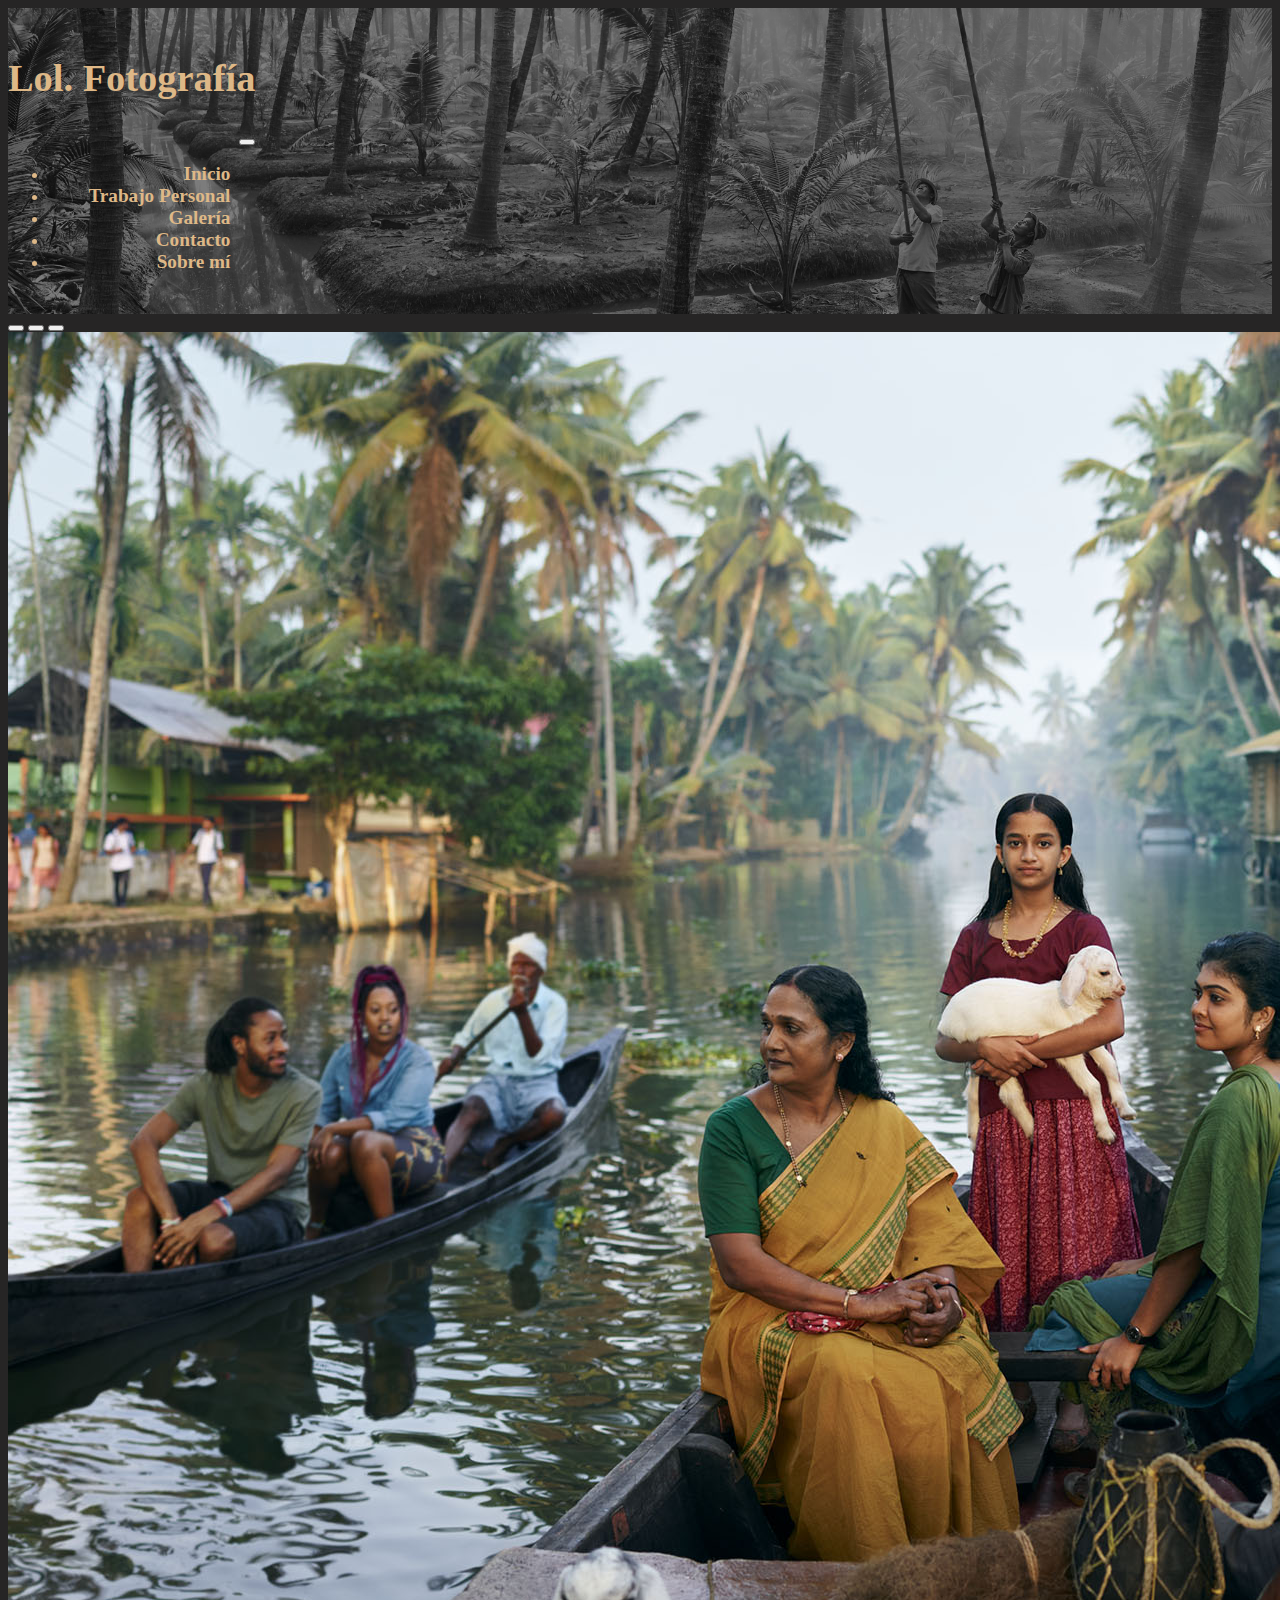
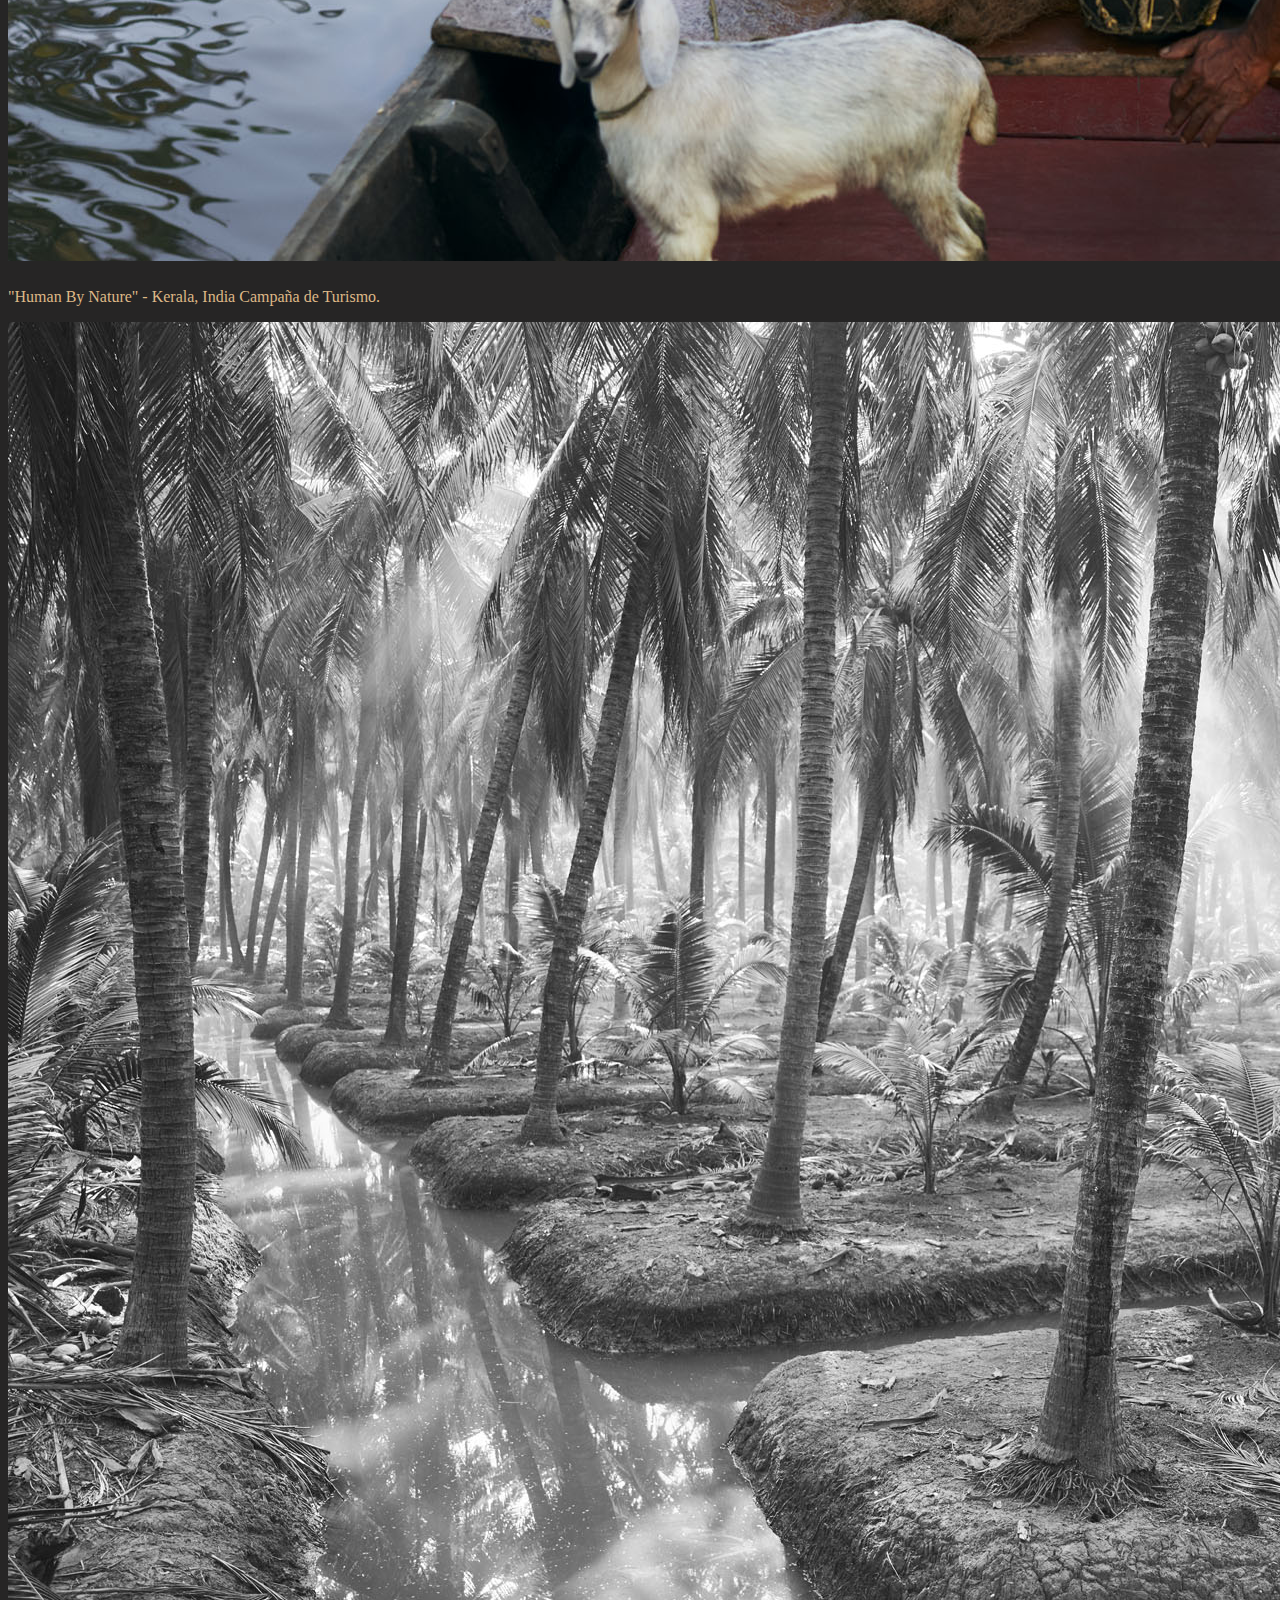
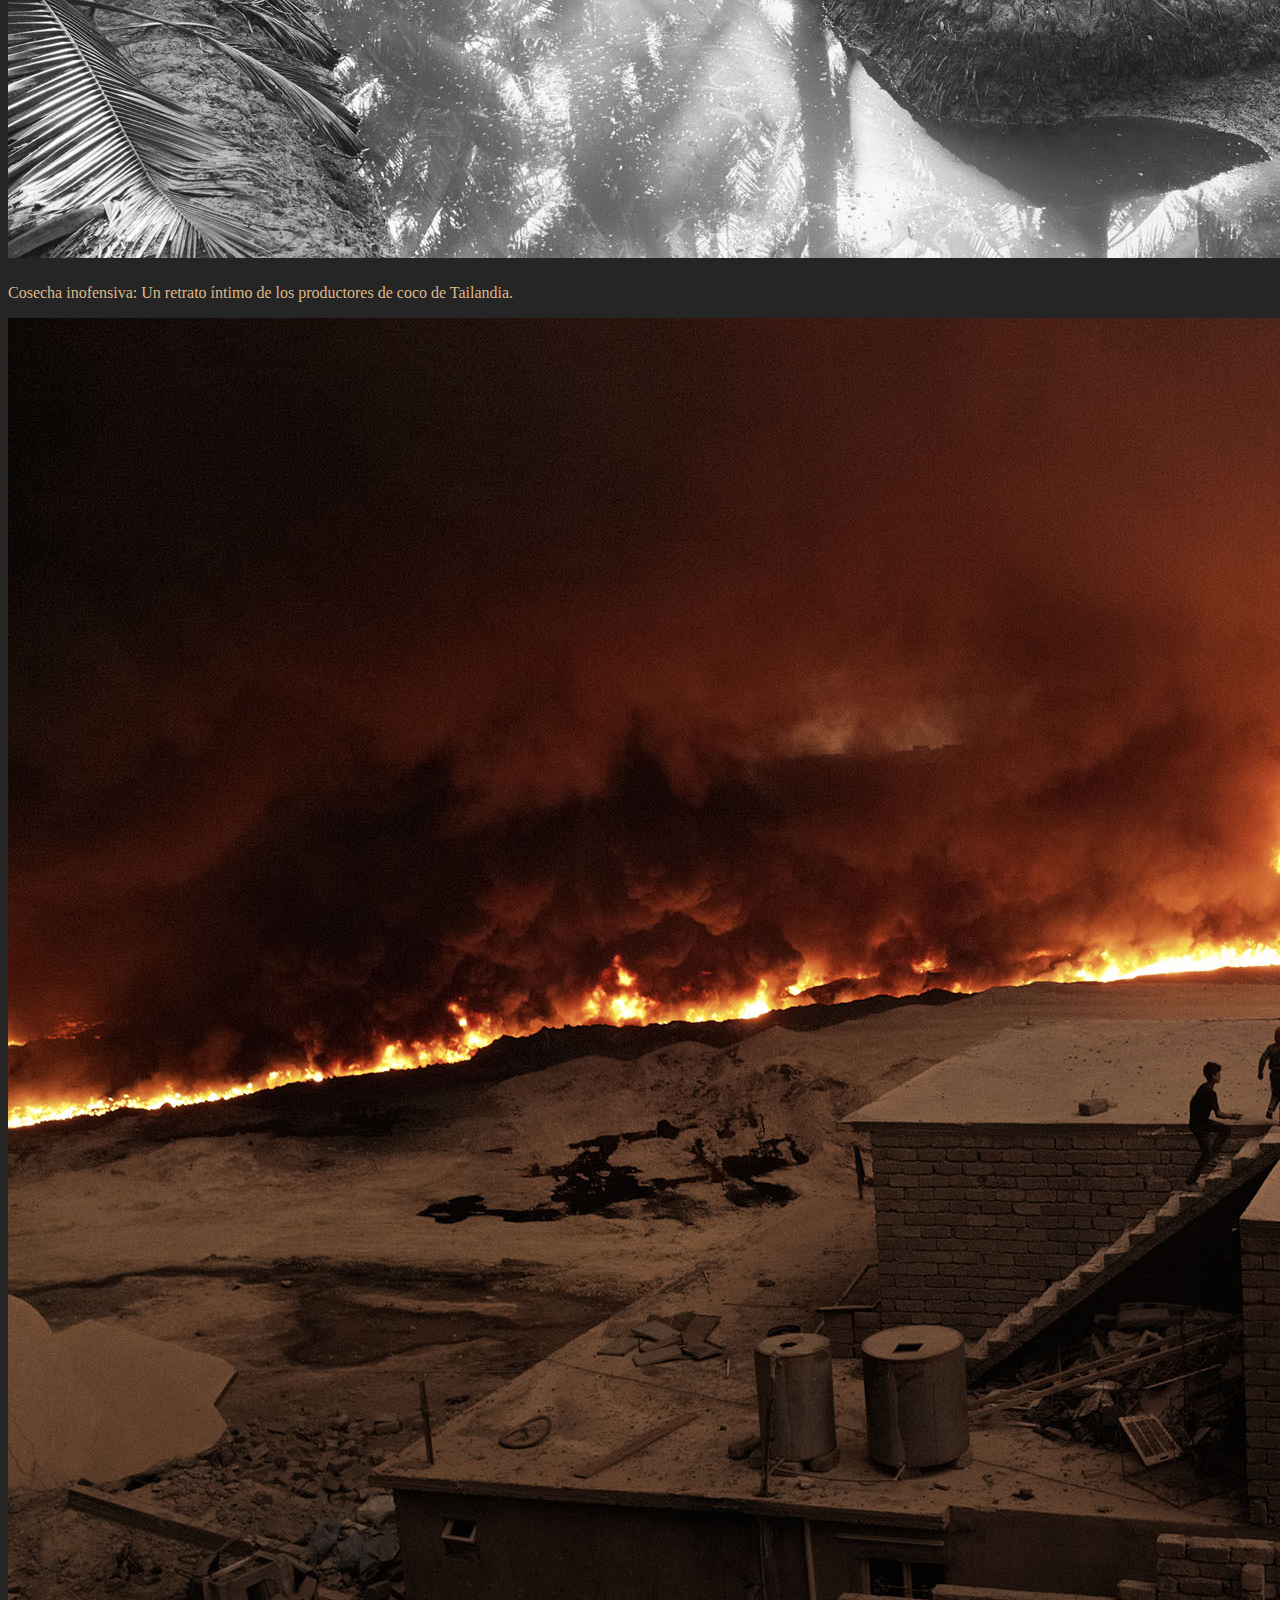
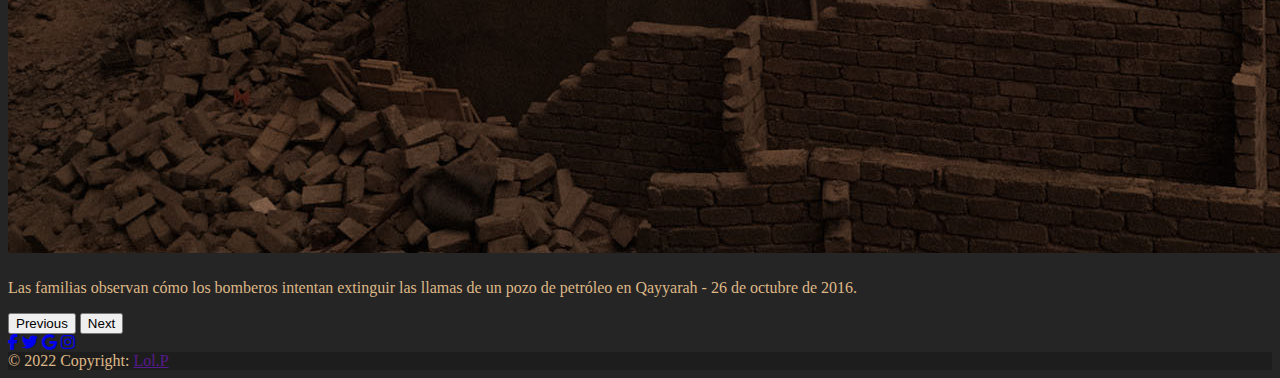
==== commit fe5d1db7: "ultimoscambios" ====
--- a/index.html
+++ b/index.html
@@ -12,7 +12,7 @@
 	<meta name="description" content="fotografia lol.P profesional, trabajos personales">
 
 
-	<title>Lol.P proyecto</title>
+	<title>Lol. Fotografía</title>
 
 	<!-- bootstrap-->
 
@@ -36,7 +36,7 @@
 		<nav class="navbar navbar-expand-xxl navbar-dark bg-dark" aria-label="Seventh navbar example">
 			<div class="container-fluid">
 				<a class="navbar-brand" href="">
-					<h1>Lol.P</h1>
+					<h1>Lol. Fotografía</h1>
 				</a>
 				<button class="navbar-toggler" type="button" data-bs-toggle="collapse"
 					data-bs-target="#navbarsExampleXxl" aria-controls="navbarsExampleXxl" aria-expanded="false"
@@ -64,12 +64,6 @@
 
 						<li class="nav-item">
 							<a class="nav-link" href="pages/sobremi.html">Sobre mí</a>
-						</li>
-
-						<li class="nav-item">
-							<a class="nav-link" href="pages/blog.html">Blog</a>
-
-
 						</li>
 					</ul>
 				</div>
@@ -133,20 +127,20 @@
 			<!-- Section: Social media -->
 			<section class="mb-4">
 				<!-- Facebook -->
-				<a class="btn btn-outline-light btn-floating m-1" href="#!" role="button"><i
-						class="fab fa-facebook-f"></i></a>
+				<a class="btn btn-outline-light btn-floating m-1" href="https://es-la.facebook.com/  " target="_blank"
+					role="button"><i class="fab fa-facebook-f"></i></a>
 
 				<!-- Twitter -->
-				<a class="btn btn-outline-light btn-floating m-1" href="#!" role="button"><i
-						class="fab fa-twitter"></i></a>
+				<a class="btn btn-outline-light btn-floating m-1" href="https://twitter.com/  " target="_blank"
+					role="button"><i class="fab fa-twitter"></i></a>
 
 				<!-- Google -->
-				<a class="btn btn-outline-light btn-floating m-1" href="#!" role="button"><i
-						class="fab fa-google"></i></a>
+				<a class="btn btn-outline-light btn-floating m-1" href="https://www.google.com.ar/  " target="_blank"
+					role="button"><i class="fab fa-google"></i></a>
 
 				<!-- Instagram -->
-				<a class="btn btn-outline-light btn-floating m-1" href="" role="button"><i
-						class="fab fa-instagram"></i></a>
+				<a class="btn btn-outline-light btn-floating m-1" href="https://www.instagram.com/ " target="_blank"
+					role="button"><i class="fab fa-instagram"></i></a>
 
 			</section>
 			<!-- Section: Social media -->
--- a/css/estilo.css
+++ b/css/estilo.css
@@ -189,14 +189,7 @@
 
 /* estilo a galeria.html*/
 
-.card-img-top {
-    border-radius: 10px;
-    min-height: 200px;
-    font-weight: bold;
-    padding: 20px;
-    position: relative;
-    overflow: hidden;
-    background-size: cover;
-    background-position: center center;
+.cardGaleria {
+  
 
 }